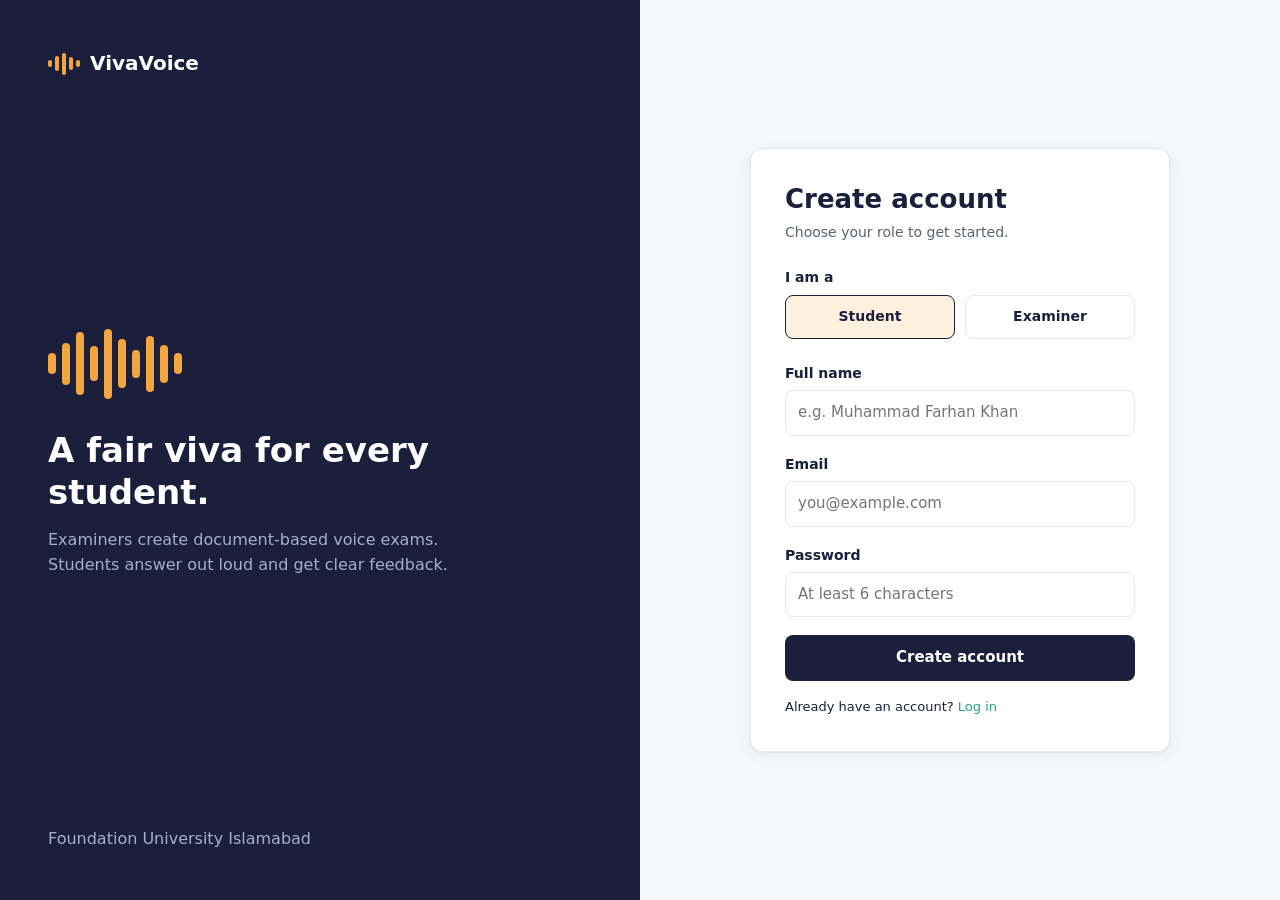
==== frontend/register.html @ 13bdb58d "VivaVoice: frontend, FastAPI backend and MongoDB integration" ====
<!DOCTYPE html>
<html lang="en">
<head>
  <meta charset="UTF-8">
  <meta name="viewport" content="width=device-width, initial-scale=1.0">
  <title>Create account | VivaVoice</title>
  <link rel="stylesheet" href="css/style.css">
</head>
<body>
  <div class="auth">

    <div class="auth-side">
      <a class="logo" href="index.html">
        <div class="wave"><span></span><span></span><span></span><span></span><span></span></div>VivaVoice
      </a>
      <div>
        <div class="big-wave">
          <span style="height:30%"></span><span style="height:60%"></span><span style="height:90%"></span>
          <span style="height:50%"></span><span style="height:100%"></span><span style="height:70%"></span>
          <span style="height:40%"></span><span style="height:80%"></span><span style="height:55%"></span>
          <span style="height:30%"></span>
        </div>
        <h2>A fair viva for every student.</h2>
        <p>Examiners create document-based voice exams. Students answer out loud and get clear feedback.</p>
      </div>
      <p class="small">Foundation University Islamabad</p>
    </div>

    <div class="auth-form">
      <div class="card">
        <h1>Create account</h1>
        <p class="card-sub">Choose your role to get started.</p>
        <div id="message" class="hidden"></div>

        <form id="registerForm">
          <div class="field">
            <label>I am a</label>
            <div class="choices">
              <label><input type="radio" name="role" value="student" checked><span>Student</span></label>
              <label><input type="radio" name="role" value="examiner"><span>Examiner</span></label>
            </div>
          </div>
          <div class="field">
            <label for="name">Full name</label>
            <input type="text" id="name" required placeholder="e.g. Muhammad Farhan Khan">
          </div>
          <div class="field">
            <label for="email">Email</label>
            <input type="email" id="email" required placeholder="you@example.com">
          </div>
          <div class="field">
            <label for="password">Password</label>
            <input type="password" id="password" required minlength="6" placeholder="At least 6 characters">
          </div>
          <button class="btn btn-primary btn-block" type="submit">Create account</button>
        </form>

        <p class="mt-16 small">Already have an account? <a href="login.html">Log in</a></p>
      </div>
    </div>
  </div>

  <script src="js/app.js"></script>
  <script>
    document.getElementById("registerForm").addEventListener("submit", async (event) => {
      event.preventDefault();
      try {
        const data = await api("/api/register", {
          method: "POST",
          body: {
            name: document.getElementById("name").value,
            email: document.getElementById("email").value,
            password: document.getElementById("password").value,
            role: document.querySelector("input[name=role]:checked").value,
          },
        });
        saveLogin(data);
        window.location.href = homePage(data.user.role);
      } catch (error) {
        showMessage("message", error.message);
      }
    });
  </script>
</body>
</html>
---- frontend/css/style.css ----
/* =========================================================================
   VivaVoice stylesheet
   One CSS file for every page. Sections:
   1. Colours and basics      6. Cards and stats
   2. Buttons                 7. Tables and badges
   3. Forms                   8. Landing page
   4. Public top navbar       9. Login / register pages
   5. App layout (sidebar)   10. Exam room
   ========================================================================= */

/* ---------- 1. Colours and basics ---------- */
:root {
  --ink: #1B1F3B;        /* main dark navy */
  --ink-2: #2A2F55;      /* lighter navy for hovers */
  --amber: #F2A541;      /* accent (voice / highlight) */
  --amber-soft: #FDF1DE;
  --teal: #2A9D8F;       /* success / positive */
  --teal-soft: #E3F4F1;
  --red: #C0392B;
  --red-soft: #FBE9E7;
  --bg: #F5F7FB;         /* page background */
  --surface: #FFFFFF;    /* cards */
  --border: #E3E7F0;
  --text: #1B1F3B;
  --muted: #5B6075;
  --radius: 12px;
  --shadow: 0 1px 2px rgba(27, 31, 59, 0.06), 0 4px 16px rgba(27, 31, 59, 0.06);
}

* { box-sizing: border-box; margin: 0; padding: 0; }

body {
  font-family: "Segoe UI", system-ui, -apple-system, Roboto, Arial, sans-serif;
  background: var(--bg);
  color: var(--text);
  font-size: 15px;
  line-height: 1.55;
}

a { color: var(--teal); text-decoration: none; }
a:hover { text-decoration: underline; }
h1, h2, h3 { line-height: 1.25; }
.muted { color: var(--muted); }
.small { font-size: 13px; }
.hidden { display: none !important; }
.mt-16 { margin-top: 16px; }
.mt-24 { margin-top: 24px; }

/* Logo: a small sound wave made of bars + the name */
.logo { display: flex; align-items: center; gap: 10px; font-weight: 700; font-size: 20px; color: inherit; }
.logo:hover { text-decoration: none; }
.wave { display: flex; align-items: center; gap: 3px; height: 22px; }
.wave span { width: 4px; border-radius: 2px; background: var(--amber); }
.wave span:nth-child(1) { height: 30%; }
.wave span:nth-child(2) { height: 70%; }
.wave span:nth-child(3) { height: 100%; }
.wave span:nth-child(4) { height: 55%; }
.wave span:nth-child(5) { height: 35%; }

/* ---------- 2. Buttons ---------- */
.btn {
  display: inline-flex; align-items: center; justify-content: center; gap: 8px;
  padding: 10px 18px; border-radius: 8px; border: 1px solid transparent;
  font: inherit; font-weight: 600; cursor: pointer; text-decoration: none;
  transition: background 0.15s, border-color 0.15s;
}
.btn:hover { text-decoration: none; }
.btn:disabled { opacity: 0.55; cursor: not-allowed; }
.btn-primary { background: var(--ink); color: #fff; }
.btn-primary:hover { background: var(--ink-2); }
.btn-accent { background: var(--amber); color: var(--ink); }
.btn-accent:hover { background: #E8973A; }
.btn-outline { background: var(--surface); color: var(--ink); border-color: var(--border); }
.btn-outline:hover { border-color: var(--ink); }
.btn-danger { background: var(--surface); color: var(--red); border-color: #F0C6C0; }
.btn-danger:hover { background: var(--red-soft); }
.btn-sm { padding: 6px 12px; font-size: 13px; }
.btn-lg { padding: 14px 26px; font-size: 16px; }
.btn-block { width: 100%; }

/* ---------- 3. Forms ---------- */
.field { margin-bottom: 18px; }
.field label { display: block; font-weight: 600; font-size: 14px; margin-bottom: 6px; }
.field .hint { font-size: 12.5px; color: var(--muted); margin-top: 5px; }
input[type="text"], input[type="email"], input[type="password"], input[type="number"],
select, textarea {
  width: 100%; padding: 10px 12px; font: inherit; color: var(--text);
  background: var(--surface); border: 1px solid var(--border); border-radius: 8px;
}
input:focus, select:focus, textarea:focus { outline: 2px solid var(--amber); outline-offset: 0; border-color: var(--amber); }
textarea { resize: vertical; min-height: 120px; }
.row { display: grid; grid-template-columns: 1fr 1fr; gap: 16px; }

/* Choice buttons made from radio inputs (used for role and difficulty) */
.choices { display: flex; gap: 10px; flex-wrap: wrap; }
.choices label {
  flex: 1; min-width: 110px; text-align: center; padding: 10px; cursor: pointer;
  border: 1px solid var(--border); border-radius: 8px; background: var(--surface); font-weight: 600;
}
.choices input { display: none; }
.choices input:checked + span { color: var(--ink); }
.choices label:has(input:checked) { border-color: var(--ink); background: var(--amber-soft); }

/* File upload box */
.dropzone {
  display: block; border: 2px dashed var(--border); border-radius: var(--radius);
  padding: 28px; text-align: center; cursor: pointer; background: #FAFBFE;
}
.dropzone:hover { border-color: var(--amber); }
.dropzone input { display: none; }
.dropzone strong { display: block; margin-bottom: 4px; }
.dropzone .file-name { margin-top: 10px; font-weight: 600; color: var(--teal); }

/* Messages */
.alert { padding: 12px 14px; border-radius: 8px; font-size: 14px; margin-bottom: 16px; }
.alert-error { background: var(--red-soft); color: var(--red); }
.alert-success { background: var(--teal-soft); color: #1D6F65; }
.alert-info { background: var(--amber-soft); color: #8A5A12; }

/* ---------- 4. Public top navbar ---------- */
.topnav {
  display: flex; align-items: center; justify-content: space-between;
  padding: 18px 6%; background: var(--surface); border-bottom: 1px solid var(--border);
}
.topnav nav { display: flex; align-items: center; gap: 24px; }
.topnav nav a:not(.btn) { color: var(--ink); font-weight: 500; }

/* ---------- 5. App layout: sidebar + main area ---------- */
.app { display: flex; min-height: 100vh; }
.sidebar {
  width: 240px; flex-shrink: 0; background: var(--ink); color: #fff;
  display: flex; flex-direction: column; padding: 22px 16px;
  position: sticky; top: 0; height: 100vh;
}
.sidebar .logo { color: #fff; padding: 0 8px 26px; }
.sidebar .menu { display: flex; flex-direction: column; gap: 4px; flex: 1; }
.sidebar .menu-title { font-size: 11px; letter-spacing: 1px; text-transform: uppercase; color: #8F94B3; padding: 8px 12px; }
.sidebar .menu a {
  color: #D5D8EA; padding: 10px 12px; border-radius: 8px; font-weight: 500;
  display: flex; align-items: center; gap: 10px;
}
.sidebar .menu a::before { content: ""; width: 6px; height: 6px; border-radius: 50%; background: #5B6191; }
.sidebar .menu a:hover { background: var(--ink-2); text-decoration: none; color: #fff; }
.sidebar .menu a.active { background: var(--ink-2); color: #fff; }
.sidebar .menu a.active::before { background: var(--amber); }
.sidebar .user-box { border-top: 1px solid #343A66; padding: 16px 8px 0; }
.sidebar .user-box .name { font-weight: 600; }
.sidebar .user-box .role { font-size: 12px; color: #8F94B3; text-transform: capitalize; margin-bottom: 10px; }
.sidebar .user-box button { background: none; border: 1px solid #343A66; color: #D5D8EA; width: 100%; }
.sidebar .user-box button:hover { border-color: var(--amber); }

.main { flex: 1; padding: 32px 40px; min-width: 0; }
.page-head { display: flex; align-items: flex-start; justify-content: space-between; gap: 16px; margin-bottom: 26px; }
.page-head h1 { font-size: 26px; }
.page-head p { color: var(--muted); margin-top: 4px; }
.actions { display: flex; gap: 10px; flex-wrap: wrap; }

/* ---------- 6. Cards and stats ---------- */
.card { background: var(--surface); border: 1px solid var(--border); border-radius: var(--radius); box-shadow: var(--shadow); padding: 24px; }
.card h2 { font-size: 18px; margin-bottom: 4px; }
.card .card-sub { color: var(--muted); font-size: 14px; margin-bottom: 18px; }
.grid-2 { display: grid; grid-template-columns: 1.6fr 1fr; gap: 24px; align-items: start; }
.grid-2-equal { display: grid; grid-template-columns: 1fr 1fr; gap: 24px; }

.stats { display: grid; grid-template-columns: repeat(4, 1fr); gap: 18px; margin-bottom: 26px; }
.stat { background: var(--surface); border: 1px solid var(--border); border-radius: var(--radius); padding: 20px; box-shadow: var(--shadow); }
.stat .label { font-size: 13px; color: var(--muted); font-weight: 600; }
.stat .value { font-size: 30px; font-weight: 700; margin-top: 4px; }
.stat .value.amber { color: #D48A22; }
.stat .value.teal { color: var(--teal); }

.info-list { list-style: none; }
.info-list li { display: flex; justify-content: space-between; gap: 12px; padding: 10px 0; border-bottom: 1px solid var(--border); font-size: 14px; }
.info-list li:last-child { border-bottom: none; }
.info-list span:first-child { color: var(--muted); }
.info-list span:last-child { font-weight: 600; text-align: right; }

.steps-list { list-style: none; counter-reset: step; }
.steps-list li { counter-increment: step; position: relative; padding: 0 0 14px 38px; font-size: 14px; }
.steps-list li::before {
  content: counter(step); position: absolute; left: 0; top: 0;
  width: 26px; height: 26px; border-radius: 50%; background: var(--amber-soft); color: #8A5A12;
  font-weight: 700; font-size: 13px; display: grid; place-items: center;
}

.empty { text-align: center; padding: 40px 20px; color: var(--muted); }
.empty strong { display: block; color: var(--text); font-size: 16px; margin-bottom: 6px; }

.code-chip {
  display: inline-flex; align-items: center; gap: 8px; font-family: Consolas, monospace;
  font-weight: 700; background: var(--amber-soft); color: #8A5A12; padding: 4px 10px; border-radius: 6px;
  border: none; cursor: pointer; font-size: 14px;
}

/* ---------- 7. Tables and badges ---------- */
.table-wrap { overflow-x: auto; }
table { width: 100%; border-collapse: collapse; font-size: 14px; }
th { text-align: left; font-size: 12px; text-transform: uppercase; letter-spacing: 0.5px; color: var(--muted); padding: 10px 12px; border-bottom: 1px solid var(--border); }
td { padding: 14px 12px; border-bottom: 1px solid var(--border); vertical-align: middle; }
tr:last-child td { border-bottom: none; }
tbody tr:hover { background: #FAFBFE; }

.badge { display: inline-block; padding: 3px 10px; border-radius: 999px; font-size: 12px; font-weight: 600; }
.badge-green { background: var(--teal-soft); color: #1D6F65; }
.badge-amber { background: var(--amber-soft); color: #8A5A12; }
.badge-red { background: var(--red-soft); color: var(--red); }
.badge-grey { background: #EEF0F6; color: var(--muted); }

/* Score bar */
.bar { height: 8px; background: #EEF0F6; border-radius: 999px; overflow: hidden; }
.bar div { height: 100%; background: var(--teal); border-radius: 999px; }

/* Result page: one block per question */
.q-block { border: 1px solid var(--border); border-radius: var(--radius); padding: 20px; margin-bottom: 16px; background: var(--surface); }
.q-head { display: flex; justify-content: space-between; align-items: flex-start; gap: 16px; margin-bottom: 12px; }
.q-head h3 { font-size: 16px; }
.q-score { font-size: 22px; font-weight: 700; white-space: nowrap; }
.q-label { font-size: 12px; font-weight: 700; text-transform: uppercase; letter-spacing: 0.5px; color: var(--muted); margin: 12px 0 4px; }
.q-text { background: #FAFBFE; border: 1px solid var(--border); border-radius: 8px; padding: 12px; font-size: 14px; }
.q-source { background: var(--amber-soft); border: none; color: #4B3A1C; }
.override { display: flex; align-items: center; gap: 8px; margin-top: 14px; }
.override input { width: 80px; }

/* ---------- 8. Landing page ---------- */
.hero { display: grid; grid-template-columns: 1.1fr 1fr; gap: 48px; align-items: center; padding: 72px 6% 64px; background: var(--surface); }
.eyebrow { display: inline-block; background: var(--amber-soft); color: #8A5A12; font-weight: 600; font-size: 13px; padding: 5px 12px; border-radius: 999px; margin-bottom: 18px; }
.hero h1 { font-size: 46px; letter-spacing: -0.5px; margin-bottom: 18px; }
.hero h1 em { font-style: normal; color: #D48A22; }
.hero p { font-size: 18px; color: var(--muted); margin-bottom: 28px; max-width: 540px; }

/* The preview card on the right of the hero */
.preview { background: var(--ink); color: #fff; border-radius: 18px; padding: 28px; box-shadow: 0 20px 50px rgba(27, 31, 59, 0.25); }
.preview .top { display: flex; justify-content: space-between; font-size: 13px; color: #A9AECB; margin-bottom: 22px; }
.preview .question { font-size: 19px; font-weight: 600; margin-bottom: 22px; }
.preview .listening { display: flex; align-items: center; gap: 14px; background: var(--ink-2); padding: 14px 16px; border-radius: 12px; margin-bottom: 14px; }
.preview .listening .wave { height: 26px; }
.preview .transcript { font-size: 14px; color: #D5D8EA; }
.preview .source { font-size: 12.5px; color: #A9AECB; border-top: 1px solid #343A66; padding-top: 14px; }
.preview .source b { color: var(--amber); }

.section { padding: 72px 6%; }
.section-title { text-align: center; max-width: 640px; margin: 0 auto 44px; }
.section-title h2 { font-size: 32px; margin-bottom: 10px; }
.section-title p { color: var(--muted); font-size: 16px; }
.steps { display: grid; grid-template-columns: repeat(4, 1fr); gap: 20px; }
.step { background: var(--surface); border: 1px solid var(--border); border-radius: var(--radius); padding: 24px; }
.step .num { width: 36px; height: 36px; border-radius: 50%; background: var(--ink); color: var(--amber); font-weight: 700; display: grid; place-items: center; margin-bottom: 14px; }
.step h3 { font-size: 17px; margin-bottom: 6px; }
.step p { color: var(--muted); font-size: 14px; }
.features { display: grid; grid-template-columns: repeat(3, 1fr); gap: 20px; }
.feature { background: var(--surface); border: 1px solid var(--border); border-radius: var(--radius); padding: 24px; }
.feature .icon { width: 42px; height: 42px; border-radius: 10px; background: var(--amber-soft); display: grid; place-items: center; margin-bottom: 14px; }
.feature .icon span { width: 14px; height: 14px; border-radius: 4px; background: var(--amber); }
.feature h3 { font-size: 17px; margin-bottom: 6px; }
.feature p { color: var(--muted); font-size: 14px; }
.roles { display: grid; grid-template-columns: 1fr 1fr; gap: 24px; }
.role-card { border-radius: 16px; padding: 32px; }
.role-card.dark { background: var(--ink); color: #fff; }
.role-card.light { background: var(--surface); border: 1px solid var(--border); }
.role-card h3 { font-size: 22px; margin-bottom: 14px; }
.role-card ul { padding-left: 20px; margin-bottom: 22px; }
.role-card li { margin-bottom: 6px; }
.role-card.dark li { color: #D5D8EA; }
.footer { text-align: center; padding: 28px; color: var(--muted); font-size: 13px; border-top: 1px solid var(--border); background: var(--surface); }

/* ---------- 9. Login / register pages ---------- */
.auth { display: grid; grid-template-columns: 1fr 1fr; min-height: 100vh; }
.auth-side { background: var(--ink); color: #fff; padding: 48px; display: flex; flex-direction: column; justify-content: space-between; }
.auth-side .logo { color: #fff; }
.auth-side h2 { font-size: 34px; margin-bottom: 14px; }
.auth-side p { color: #A9AECB; font-size: 16px; max-width: 420px; }
.auth-side .big-wave { display: flex; align-items: center; gap: 6px; height: 70px; margin-bottom: 30px; }
.auth-side .big-wave span { width: 8px; border-radius: 4px; background: var(--amber); }
.auth-form { display: flex; align-items: center; justify-content: center; padding: 40px; }
.auth-form .card { width: 100%; max-width: 420px; padding: 34px; }
.auth-form h1 { font-size: 26px; margin-bottom: 6px; }
.auth-form .card-sub { margin-bottom: 24px; }
.demo-box { margin-top: 18px; font-size: 13px; color: var(--muted); background: var(--bg); padding: 10px 12px; border-radius: 8px; }

/* ---------- 10. Exam room ---------- */
.exam-page { min-height: 100vh; display: flex; flex-direction: column; }
.exam-top { display: flex; align-items: center; justify-content: space-between; gap: 16px; padding: 16px 32px; background: var(--ink); color: #fff; }
.exam-top .logo { color: #fff; font-size: 18px; }
.exam-top .exam-name { color: #A9AECB; font-size: 14px; }
.timer { font-family: Consolas, monospace; font-size: 20px; font-weight: 700; background: var(--ink-2); padding: 6px 14px; border-radius: 8px; }
.timer.low { color: var(--amber); }
.progress { height: 5px; background: #E3E7F0; }
.progress div { height: 100%; background: var(--amber); transition: width 0.3s; }
.exam-body { flex: 1; display: flex; justify-content: center; padding: 40px 20px; }
.exam-card { width: 100%; max-width: 780px; }
.q-number { font-weight: 700; color: #D48A22; font-size: 14px; letter-spacing: 0.5px; text-transform: uppercase; margin-bottom: 10px; }
.q-big { font-size: 26px; font-weight: 600; line-height: 1.35; margin-bottom: 24px; }

/* The round microphone button with a pulsing ring while listening */
.mic-area { display: flex; flex-direction: column; align-items: center; gap: 12px; margin: 10px 0 24px; }
.mic-btn {
  width: 92px; height: 92px; border-radius: 50%; border: none; cursor: pointer;
  background: var(--ink); display: grid; place-items: center; position: relative;
}
.mic-btn .wave { height: 34px; }
.mic-btn .wave span { width: 5px; }
.mic-btn.listening { background: var(--amber); }
.mic-btn.listening .wave span { background: var(--ink); animation: talk 0.8s ease-in-out infinite; }
.mic-btn.listening .wave span:nth-child(2) { animation-delay: 0.1s; }
.mic-btn.listening .wave span:nth-child(3) { animation-delay: 0.2s; }
.mic-btn.listening .wave span:nth-child(4) { animation-delay: 0.3s; }
.mic-btn.listening::after {
  content: ""; position: absolute; inset: -8px; border-radius: 50%;
  border: 3px solid var(--amber); animation: pulse 1.4s ease-out infinite;
}
@keyframes talk { 0%, 100% { transform: scaleY(0.5); } 50% { transform: scaleY(1.1); } }
@keyframes pulse { from { opacity: 0.9; transform: scale(1); } to { opacity: 0; transform: scale(1.25); } }
.mic-status { font-weight: 600; color: var(--muted); }

.transcript-box { min-height: 110px; background: var(--surface); border: 1px solid var(--border); border-radius: var(--radius); padding: 16px; font-size: 16px; }
.transcript-box .interim { color: var(--muted); }
.exam-controls { display: flex; justify-content: space-between; align-items: center; gap: 12px; margin-top: 18px; flex-wrap: wrap; }
.rules { list-style: none; margin: 18px 0 24px; }
.rules li { padding: 10px 0 10px 30px; border-bottom: 1px solid var(--border); position: relative; font-size: 14.5px; }
.rules li::before { content: ""; position: absolute; left: 6px; top: 17px; width: 9px; height: 9px; border-radius: 50%; background: var(--amber); }
.done-icon { width: 72px; height: 72px; border-radius: 50%; background: var(--teal-soft); margin: 0 auto 18px; display: grid; place-items: center; }
.done-icon span { width: 26px; height: 14px; border-left: 4px solid var(--teal); border-bottom: 4px solid var(--teal); transform: rotate(-45deg) translate(2px, -3px); }

/* ---------- Small screens ---------- */
@media (max-width: 900px) {
  .hero, .grid-2, .grid-2-equal, .roles, .auth { grid-template-columns: 1fr; }
  .steps, .stats { grid-template-columns: repeat(2, 1fr); }
  .features { grid-template-columns: 1fr; }
  .auth-side { display: none; }
  .app { flex-direction: column; }
  .sidebar { width: 100%; height: auto; position: static; }
  .main { padding: 24px 18px; }
  .row { grid-template-columns: 1fr; }
}
@media (max-width: 600px) {
  .topnav nav a:not(.btn) { display: none; }
  .hero { padding: 40px 18px; }
  .hero h1 { font-size: 34px; }
  .section { padding: 48px 18px; }
  .steps, .stats { grid-template-columns: 1fr; }
}
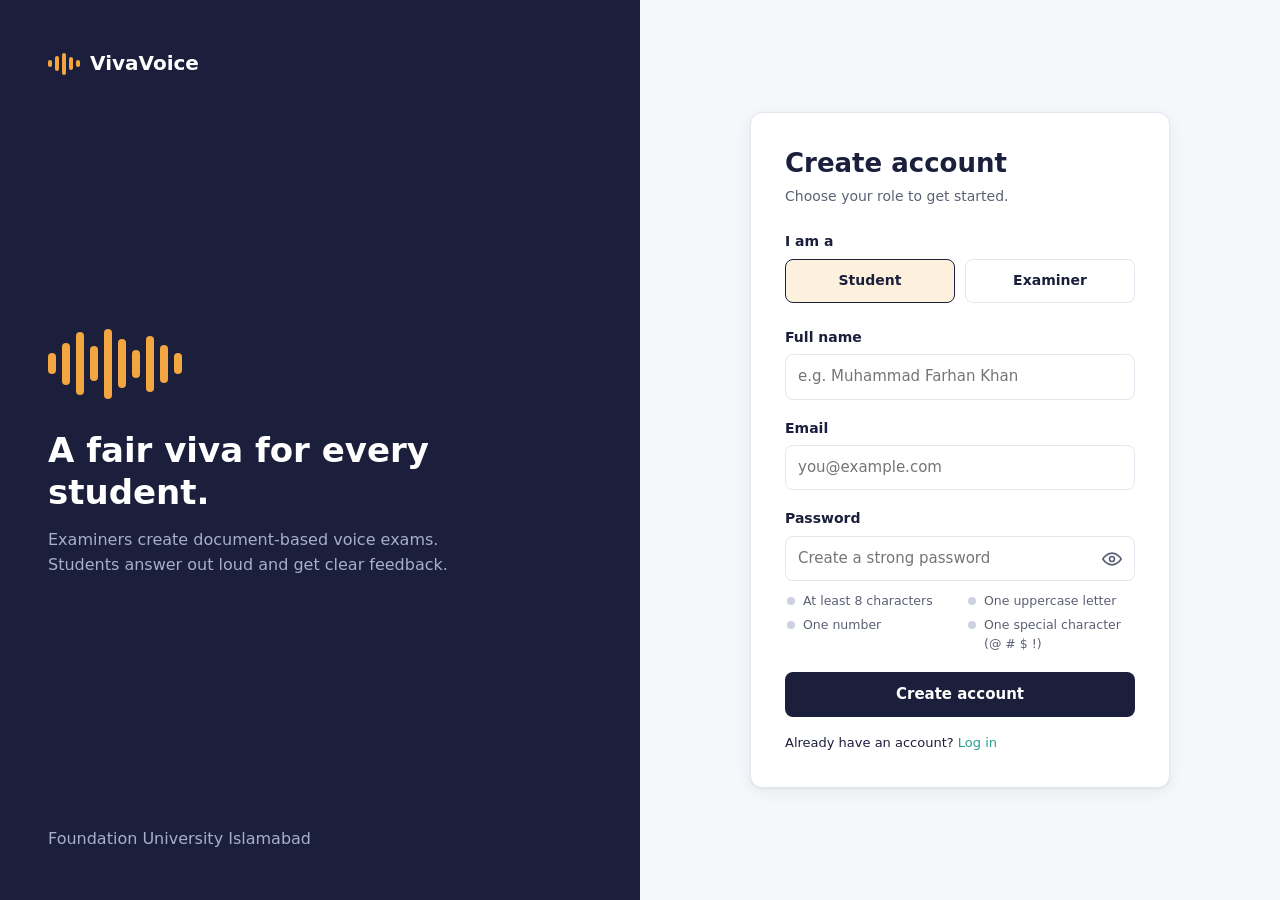
==== commit fb0db3c2: "Add show/hide password eye button" ====
--- a/frontend/register.html
+++ b/frontend/register.html
@@ -8,7 +8,7 @@
 </head>
 <body>
   <div class="auth">
-
+ 
     <div class="auth-side">
       <a class="logo" href="index.html">
         <div class="wave"><span></span><span></span><span></span><span></span><span></span></div>VivaVoice
@@ -25,13 +25,13 @@
       </div>
       <p class="small">Foundation University Islamabad</p>
     </div>
-
+ 
     <div class="auth-form">
       <div class="card">
         <h1>Create account</h1>
         <p class="card-sub">Choose your role to get started.</p>
         <div id="message" class="hidden"></div>
-
+ 
         <form id="registerForm">
           <div class="field">
             <label>I am a</label>
@@ -50,20 +50,55 @@
           </div>
           <div class="field">
             <label for="password">Password</label>
-            <input type="password" id="password" required minlength="6" placeholder="At least 6 characters">
+            <div class="pw-wrap">
+              <input type="password" id="password" required placeholder="Create a strong password">
+              <button type="button" class="pw-toggle" onclick="togglePassword(this)" aria-label="Show password" title="Show password"></button>
+            </div>
+            <!-- Live checklist: each rule turns green when it is met -->
+            <ul class="pw-rules" id="pwRules">
+              <li data-rule="length">At least 8 characters</li>
+              <li data-rule="upper">One uppercase letter</li>
+              <li data-rule="number">One number</li>
+              <li data-rule="special">One special character (@ # $ !)</li>
+            </ul>
           </div>
           <button class="btn btn-primary btn-block" type="submit">Create account</button>
         </form>
-
+ 
         <p class="mt-16 small">Already have an account? <a href="login.html">Log in</a></p>
       </div>
     </div>
   </div>
-
+ 
   <script src="js/app.js"></script>
   <script>
+    // Password rules (the server checks the same rules again)
+    const rules = {
+      length: (p) => p.length >= 8,
+      upper: (p) => /[A-Z]/.test(p),
+      number: (p) => /[0-9]/.test(p),
+      special: (p) => /[^A-Za-z0-9\s]/.test(p),
+    };
+ 
+    function checkPassword() {
+      const password = document.getElementById("password").value;
+      let allMet = true;
+      document.querySelectorAll("#pwRules li").forEach((item) => {
+        const met = rules[item.dataset.rule](password);
+        item.classList.toggle("met", met);
+        if (!met) allMet = false;
+      });
+      return allMet;
+    }
+ 
+    document.getElementById("password").addEventListener("input", checkPassword);
+ 
     document.getElementById("registerForm").addEventListener("submit", async (event) => {
       event.preventDefault();
+      if (!checkPassword()) {
+        showMessage("message", "Please choose a password that meets all the rules below.");
+        return;
+      }
       try {
         const data = await api("/api/register", {
           method: "POST",
@@ -82,4 +117,4 @@
     });
   </script>
 </body>
-</html>
+</html>
--- a/frontend/css/style.css
+++ b/frontend/css/style.css
@@ -7,7 +7,7 @@
    4. Public top navbar       9. Login / register pages
    5. App layout (sidebar)   10. Exam room
    ========================================================================= */
-
+ 
 /* ---------- 1. Colours and basics ---------- */
 :root {
   --ink: #1B1F3B;        /* main dark navy */
@@ -26,9 +26,9 @@
   --radius: 12px;
   --shadow: 0 1px 2px rgba(27, 31, 59, 0.06), 0 4px 16px rgba(27, 31, 59, 0.06);
 }
-
+ 
 * { box-sizing: border-box; margin: 0; padding: 0; }
-
+ 
 body {
   font-family: "Segoe UI", system-ui, -apple-system, Roboto, Arial, sans-serif;
   background: var(--bg);
@@ -36,7 +36,7 @@
   font-size: 15px;
   line-height: 1.55;
 }
-
+ 
 a { color: var(--teal); text-decoration: none; }
 a:hover { text-decoration: underline; }
 h1, h2, h3 { line-height: 1.25; }
@@ -45,7 +45,7 @@
 .hidden { display: none !important; }
 .mt-16 { margin-top: 16px; }
 .mt-24 { margin-top: 24px; }
-
+ 
 /* Logo: a small sound wave made of bars + the name */
 .logo { display: flex; align-items: center; gap: 10px; font-weight: 700; font-size: 20px; color: inherit; }
 .logo:hover { text-decoration: none; }
@@ -56,7 +56,7 @@
 .wave span:nth-child(3) { height: 100%; }
 .wave span:nth-child(4) { height: 55%; }
 .wave span:nth-child(5) { height: 35%; }
-
+ 
 /* ---------- 2. Buttons ---------- */
 .btn {
   display: inline-flex; align-items: center; justify-content: center; gap: 8px;
@@ -77,7 +77,7 @@
 .btn-sm { padding: 6px 12px; font-size: 13px; }
 .btn-lg { padding: 14px 26px; font-size: 16px; }
 .btn-block { width: 100%; }
-
+ 
 /* ---------- 3. Forms ---------- */
 .field { margin-bottom: 18px; }
 .field label { display: block; font-weight: 600; font-size: 14px; margin-bottom: 6px; }
@@ -90,7 +90,7 @@
 input:focus, select:focus, textarea:focus { outline: 2px solid var(--amber); outline-offset: 0; border-color: var(--amber); }
 textarea { resize: vertical; min-height: 120px; }
 .row { display: grid; grid-template-columns: 1fr 1fr; gap: 16px; }
-
+ 
 /* Choice buttons made from radio inputs (used for role and difficulty) */
 .choices { display: flex; gap: 10px; flex-wrap: wrap; }
 .choices label {
@@ -100,7 +100,7 @@
 .choices input { display: none; }
 .choices input:checked + span { color: var(--ink); }
 .choices label:has(input:checked) { border-color: var(--ink); background: var(--amber-soft); }
-
+ 
 /* File upload box */
 .dropzone {
   display: block; border: 2px dashed var(--border); border-radius: var(--radius);
@@ -110,13 +110,13 @@
 .dropzone input { display: none; }
 .dropzone strong { display: block; margin-bottom: 4px; }
 .dropzone .file-name { margin-top: 10px; font-weight: 600; color: var(--teal); }
-
+ 
 /* Messages */
 .alert { padding: 12px 14px; border-radius: 8px; font-size: 14px; margin-bottom: 16px; }
 .alert-error { background: var(--red-soft); color: var(--red); }
 .alert-success { background: var(--teal-soft); color: #1D6F65; }
 .alert-info { background: var(--amber-soft); color: #8A5A12; }
-
+ 
 /* ---------- 4. Public top navbar ---------- */
 .topnav {
   display: flex; align-items: center; justify-content: space-between;
@@ -124,7 +124,7 @@
 }
 .topnav nav { display: flex; align-items: center; gap: 24px; }
 .topnav nav a:not(.btn) { color: var(--ink); font-weight: 500; }
-
+ 
 /* ---------- 5. App layout: sidebar + main area ---------- */
 .app { display: flex; min-height: 100vh; }
 .sidebar {
@@ -148,33 +148,33 @@
 .sidebar .user-box .role { font-size: 12px; color: #8F94B3; text-transform: capitalize; margin-bottom: 10px; }
 .sidebar .user-box button { background: none; border: 1px solid #343A66; color: #D5D8EA; width: 100%; }
 .sidebar .user-box button:hover { border-color: var(--amber); }
-
+ 
 .main { flex: 1; padding: 32px 40px; min-width: 0; }
 .page-head { display: flex; align-items: flex-start; justify-content: space-between; gap: 16px; margin-bottom: 26px; }
 .page-head h1 { font-size: 26px; }
 .page-head p { color: var(--muted); margin-top: 4px; }
 .actions { display: flex; gap: 10px; flex-wrap: wrap; }
-
+ 
 /* ---------- 6. Cards and stats ---------- */
 .card { background: var(--surface); border: 1px solid var(--border); border-radius: var(--radius); box-shadow: var(--shadow); padding: 24px; }
 .card h2 { font-size: 18px; margin-bottom: 4px; }
 .card .card-sub { color: var(--muted); font-size: 14px; margin-bottom: 18px; }
 .grid-2 { display: grid; grid-template-columns: 1.6fr 1fr; gap: 24px; align-items: start; }
 .grid-2-equal { display: grid; grid-template-columns: 1fr 1fr; gap: 24px; }
-
+ 
 .stats { display: grid; grid-template-columns: repeat(4, 1fr); gap: 18px; margin-bottom: 26px; }
 .stat { background: var(--surface); border: 1px solid var(--border); border-radius: var(--radius); padding: 20px; box-shadow: var(--shadow); }
 .stat .label { font-size: 13px; color: var(--muted); font-weight: 600; }
 .stat .value { font-size: 30px; font-weight: 700; margin-top: 4px; }
 .stat .value.amber { color: #D48A22; }
 .stat .value.teal { color: var(--teal); }
-
+ 
 .info-list { list-style: none; }
 .info-list li { display: flex; justify-content: space-between; gap: 12px; padding: 10px 0; border-bottom: 1px solid var(--border); font-size: 14px; }
 .info-list li:last-child { border-bottom: none; }
 .info-list span:first-child { color: var(--muted); }
 .info-list span:last-child { font-weight: 600; text-align: right; }
-
+ 
 .steps-list { list-style: none; counter-reset: step; }
 .steps-list li { counter-increment: step; position: relative; padding: 0 0 14px 38px; font-size: 14px; }
 .steps-list li::before {
@@ -182,16 +182,16 @@
   width: 26px; height: 26px; border-radius: 50%; background: var(--amber-soft); color: #8A5A12;
   font-weight: 700; font-size: 13px; display: grid; place-items: center;
 }
-
+ 
 .empty { text-align: center; padding: 40px 20px; color: var(--muted); }
 .empty strong { display: block; color: var(--text); font-size: 16px; margin-bottom: 6px; }
-
+ 
 .code-chip {
   display: inline-flex; align-items: center; gap: 8px; font-family: Consolas, monospace;
   font-weight: 700; background: var(--amber-soft); color: #8A5A12; padding: 4px 10px; border-radius: 6px;
   border: none; cursor: pointer; font-size: 14px;
 }
-
+ 
 /* ---------- 7. Tables and badges ---------- */
 .table-wrap { overflow-x: auto; }
 table { width: 100%; border-collapse: collapse; font-size: 14px; }
@@ -199,17 +199,17 @@
 td { padding: 14px 12px; border-bottom: 1px solid var(--border); vertical-align: middle; }
 tr:last-child td { border-bottom: none; }
 tbody tr:hover { background: #FAFBFE; }
-
+ 
 .badge { display: inline-block; padding: 3px 10px; border-radius: 999px; font-size: 12px; font-weight: 600; }
 .badge-green { background: var(--teal-soft); color: #1D6F65; }
 .badge-amber { background: var(--amber-soft); color: #8A5A12; }
 .badge-red { background: var(--red-soft); color: var(--red); }
 .badge-grey { background: #EEF0F6; color: var(--muted); }
-
+ 
 /* Score bar */
 .bar { height: 8px; background: #EEF0F6; border-radius: 999px; overflow: hidden; }
 .bar div { height: 100%; background: var(--teal); border-radius: 999px; }
-
+ 
 /* Result page: one block per question */
 .q-block { border: 1px solid var(--border); border-radius: var(--radius); padding: 20px; margin-bottom: 16px; background: var(--surface); }
 .q-head { display: flex; justify-content: space-between; align-items: flex-start; gap: 16px; margin-bottom: 12px; }
@@ -220,14 +220,14 @@
 .q-source { background: var(--amber-soft); border: none; color: #4B3A1C; }
 .override { display: flex; align-items: center; gap: 8px; margin-top: 14px; }
 .override input { width: 80px; }
-
+ 
 /* ---------- 8. Landing page ---------- */
 .hero { display: grid; grid-template-columns: 1.1fr 1fr; gap: 48px; align-items: center; padding: 72px 6% 64px; background: var(--surface); }
 .eyebrow { display: inline-block; background: var(--amber-soft); color: #8A5A12; font-weight: 600; font-size: 13px; padding: 5px 12px; border-radius: 999px; margin-bottom: 18px; }
 .hero h1 { font-size: 46px; letter-spacing: -0.5px; margin-bottom: 18px; }
 .hero h1 em { font-style: normal; color: #D48A22; }
 .hero p { font-size: 18px; color: var(--muted); margin-bottom: 28px; max-width: 540px; }
-
+ 
 /* The preview card on the right of the hero */
 .preview { background: var(--ink); color: #fff; border-radius: 18px; padding: 28px; box-shadow: 0 20px 50px rgba(27, 31, 59, 0.25); }
 .preview .top { display: flex; justify-content: space-between; font-size: 13px; color: #A9AECB; margin-bottom: 22px; }
@@ -237,7 +237,7 @@
 .preview .transcript { font-size: 14px; color: #D5D8EA; }
 .preview .source { font-size: 12.5px; color: #A9AECB; border-top: 1px solid #343A66; padding-top: 14px; }
 .preview .source b { color: var(--amber); }
-
+ 
 .section { padding: 72px 6%; }
 .section-title { text-align: center; max-width: 640px; margin: 0 auto 44px; }
 .section-title h2 { font-size: 32px; margin-bottom: 10px; }
@@ -262,7 +262,7 @@
 .role-card li { margin-bottom: 6px; }
 .role-card.dark li { color: #D5D8EA; }
 .footer { text-align: center; padding: 28px; color: var(--muted); font-size: 13px; border-top: 1px solid var(--border); background: var(--surface); }
-
+ 
 /* ---------- 9. Login / register pages ---------- */
 .auth { display: grid; grid-template-columns: 1fr 1fr; min-height: 100vh; }
 .auth-side { background: var(--ink); color: #fff; padding: 48px; display: flex; flex-direction: column; justify-content: space-between; }
@@ -276,7 +276,7 @@
 .auth-form h1 { font-size: 26px; margin-bottom: 6px; }
 .auth-form .card-sub { margin-bottom: 24px; }
 .demo-box { margin-top: 18px; font-size: 13px; color: var(--muted); background: var(--bg); padding: 10px 12px; border-radius: 8px; }
-
+ 
 /* ---------- 10. Exam room ---------- */
 .exam-page { min-height: 100vh; display: flex; flex-direction: column; }
 .exam-top { display: flex; align-items: center; justify-content: space-between; gap: 16px; padding: 16px 32px; background: var(--ink); color: #fff; }
@@ -290,7 +290,7 @@
 .exam-card { width: 100%; max-width: 780px; }
 .q-number { font-weight: 700; color: #D48A22; font-size: 14px; letter-spacing: 0.5px; text-transform: uppercase; margin-bottom: 10px; }
 .q-big { font-size: 26px; font-weight: 600; line-height: 1.35; margin-bottom: 24px; }
-
+ 
 /* The round microphone button with a pulsing ring while listening */
 .mic-area { display: flex; flex-direction: column; align-items: center; gap: 12px; margin: 10px 0 24px; }
 .mic-btn {
@@ -311,7 +311,7 @@
 @keyframes talk { 0%, 100% { transform: scaleY(0.5); } 50% { transform: scaleY(1.1); } }
 @keyframes pulse { from { opacity: 0.9; transform: scale(1); } to { opacity: 0; transform: scale(1.25); } }
 .mic-status { font-weight: 600; color: var(--muted); }
-
+ 
 .transcript-box { min-height: 110px; background: var(--surface); border: 1px solid var(--border); border-radius: var(--radius); padding: 16px; font-size: 16px; }
 .transcript-box .interim { color: var(--muted); }
 .exam-controls { display: flex; justify-content: space-between; align-items: center; gap: 12px; margin-top: 18px; flex-wrap: wrap; }
@@ -320,7 +320,7 @@
 .rules li::before { content: ""; position: absolute; left: 6px; top: 17px; width: 9px; height: 9px; border-radius: 50%; background: var(--amber); }
 .done-icon { width: 72px; height: 72px; border-radius: 50%; background: var(--teal-soft); margin: 0 auto 18px; display: grid; place-items: center; }
 .done-icon span { width: 26px; height: 14px; border-left: 4px solid var(--teal); border-bottom: 4px solid var(--teal); transform: rotate(-45deg) translate(2px, -3px); }
-
+ 
 /* ---------- Small screens ---------- */
 @media (max-width: 900px) {
   .hero, .grid-2, .grid-2-equal, .roles, .auth { grid-template-columns: 1fr; }
@@ -339,3 +339,21 @@
   .section { padding: 48px 18px; }
   .steps, .stats { grid-template-columns: 1fr; }
 }
+ 
+/* Password rules checklist on the register page */
+.pw-rules { list-style: none; margin-top: 10px; display: grid; grid-template-columns: 1fr 1fr; gap: 4px 12px; }
+.pw-rules li { font-size: 12.5px; color: var(--muted); padding-left: 18px; position: relative; }
+.pw-rules li::before { content: ""; position: absolute; left: 2px; top: 6px; width: 8px; height: 8px; border-radius: 50%; background: #CDD2E0; }
+.pw-rules li.met { color: #1D6F65; }
+.pw-rules li.met::before { background: var(--teal); }
+ 
+/* Show / hide password eye button */
+.pw-wrap { position: relative; }
+.pw-wrap input { padding-right: 44px; }
+.pw-toggle {
+  position: absolute; right: 6px; top: 50%; transform: translateY(-50%);
+  width: 34px; height: 34px; border: none; background: none; cursor: pointer;
+  color: var(--muted); display: grid; place-items: center; border-radius: 6px;
+}
+.pw-toggle:hover { color: var(--ink); background: var(--bg); }
+ 
